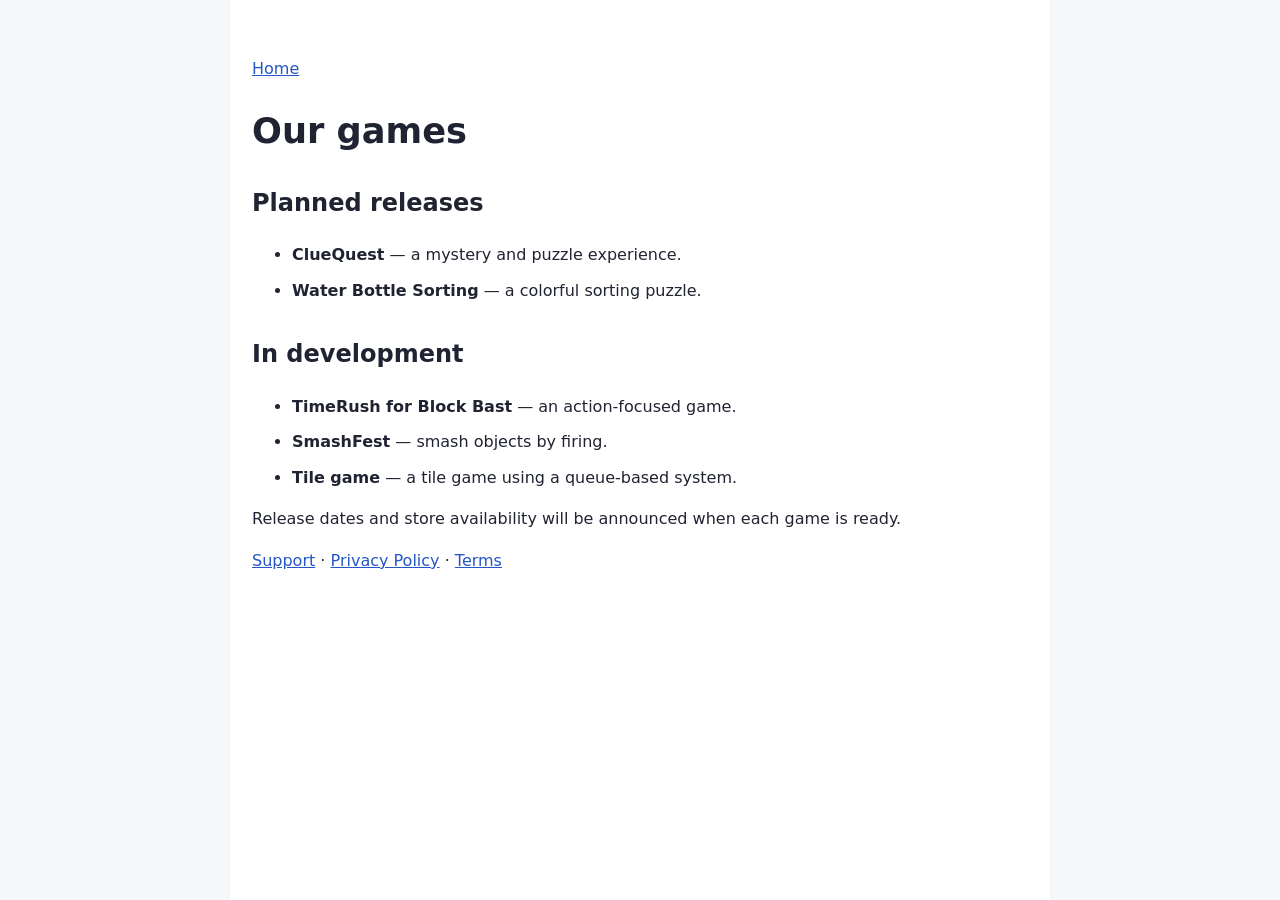
==== marketing.html @ 0f8d8dd6 "Add app publisher website and legal pages" ====
<!doctype html>
<html lang="en"><head><meta charset="utf-8"><meta name="viewport" content="width=device-width,initial-scale=1"><title>Games | Manar Benramdane</title><link rel="stylesheet" href="style.css"></head><body><main><a href="index.html">Home</a><h1>Our games</h1><h2>Planned releases</h2><ul><li><strong>ClueQuest</strong> — a mystery and puzzle experience.</li><li><strong>Water Bottle Sorting</strong> — a colorful sorting puzzle.</li></ul><h2>In development</h2><ul><li><strong>TimeRush for Block Bast</strong> — an action-focused game.</li><li><strong>SmashFest</strong> — smash objects by firing.</li><li><strong>Tile game</strong> — a tile game using a queue-based system.</li></ul><p>Release dates and store availability will be announced when each game is ready.</p><p><a href="support.html">Support</a> · <a href="privacy.html">Privacy Policy</a> · <a href="terms.html">Terms</a></p></main></body></html>
---- style.css ----
*{box-sizing:border-box}body{margin:0;background:#f6f7fb;color:#202432;font:16px/1.6 system-ui,-apple-system,Segoe UI,sans-serif}main{max-width:820px;margin:0 auto;padding:56px 22px 80px;background:#fff;min-height:100vh}h1{font-size:2.2rem;line-height:1.2;margin-top:28px}h2{margin-top:32px}a{color:#2457c5}nav{display:flex;flex-wrap:wrap;gap:14px;margin:30px 0}nav a{padding:10px 14px;border:1px solid #d7dce8;border-radius:8px;text-decoration:none}li{margin:10px 0}em{color:#626b7c}
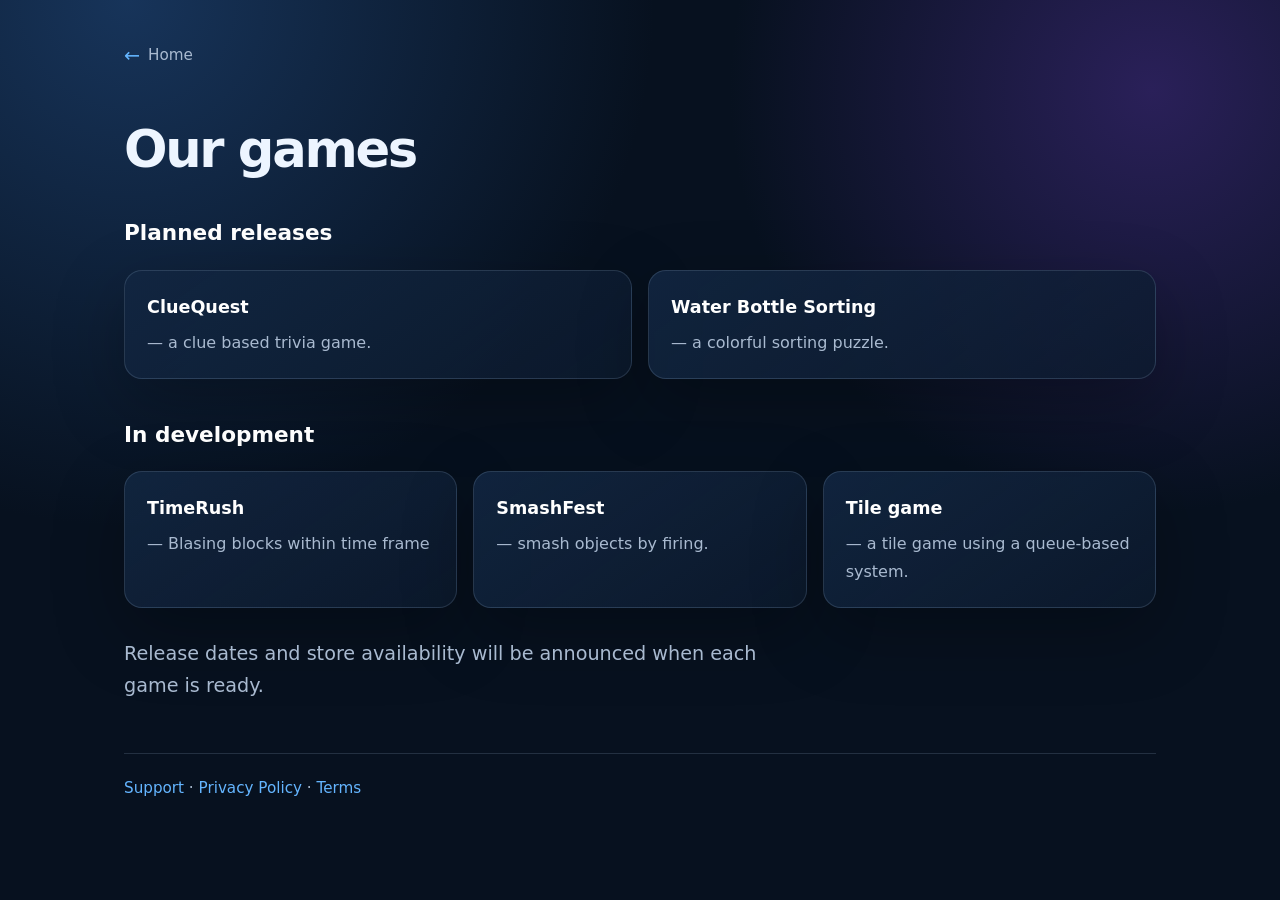
==== commit 203229c8: "Update marketing.html" ====
--- a/marketing.html
+++ b/marketing.html
@@ -1,2 +1,2 @@
 <!doctype html>
-<html lang="en"><head><meta charset="utf-8"><meta name="viewport" content="width=device-width,initial-scale=1"><title>Games | Manar Benramdane</title><link rel="stylesheet" href="style.css"></head><body><main><a href="index.html">Home</a><h1>Our games</h1><h2>Planned releases</h2><ul><li><strong>ClueQuest</strong> — a mystery and puzzle experience.</li><li><strong>Water Bottle Sorting</strong> — a colorful sorting puzzle.</li></ul><h2>In development</h2><ul><li><strong>TimeRush for Block Bast</strong> — an action-focused game.</li><li><strong>SmashFest</strong> — smash objects by firing.</li><li><strong>Tile game</strong> — a tile game using a queue-based system.</li></ul><p>Release dates and store availability will be announced when each game is ready.</p><p><a href="support.html">Support</a> · <a href="privacy.html">Privacy Policy</a> · <a href="terms.html">Terms</a></p></main></body></html>+<html lang="en"><head><meta charset="utf-8"><meta name="viewport" content="width=device-width,initial-scale=1"><title>Games | Manar Benramdane</title><link rel="stylesheet" href="style.css"></head><body><main><a href="index.html">Home</a><h1>Our games</h1><h2>Planned releases</h2><ul><li><strong>ClueQuest</strong> — a clue based trivia game.</li><li><strong>Water Bottle Sorting</strong> — a colorful sorting puzzle.</li></ul><h2>In development</h2><ul><li><strong>TimeRush</strong> — Blasing blocks within time frame</li><li><strong>SmashFest</strong> — smash objects by firing.</li><li><strong>Tile game</strong> — a tile game using a queue-based system.</li></ul><p>Release dates and store availability will be announced when each game is ready.</p><p><a href="support.html">Support</a> · <a href="privacy.html">Privacy Policy</a> · <a href="terms.html">Terms</a></p></main></body></html>
--- a/style.css
+++ b/style.css
@@ -1 +1 @@
-*{box-sizing:border-box}body{margin:0;background:#f6f7fb;color:#202432;font:16px/1.6 system-ui,-apple-system,Segoe UI,sans-serif}main{max-width:820px;margin:0 auto;padding:56px 22px 80px;background:#fff;min-height:100vh}h1{font-size:2.2rem;line-height:1.2;margin-top:28px}h2{margin-top:32px}a{color:#2457c5}nav{display:flex;flex-wrap:wrap;gap:14px;margin:30px 0}nav a{padding:10px 14px;border:1px solid #d7dce8;border-radius:8px;text-decoration:none}li{margin:10px 0}em{color:#626b7c}+:root{--bg:#07111f;--surface:#0d1b2f;--surface-2:#122641;--text:#edf5ff;--muted:#a9bad0;--line:rgba(180,210,240,.16);--primary:#64b5ff;--secondary:#9b8cff;--accent:#55e6c1;--shadow:0 24px 70px rgba(0,0,0,.28)}*{box-sizing:border-box}html{scroll-behavior:smooth}body{margin:0;background:radial-gradient(circle at 10% 0%,#17345a 0,transparent 36%),radial-gradient(circle at 90% 10%,#2a2059 0,transparent 30%),var(--bg);color:var(--text);font:16px/1.7 Inter,ui-sans-serif,system-ui,-apple-system,BlinkMacSystemFont,"Segoe UI",sans-serif}main{max-width:1080px;min-height:100vh;margin:0 auto;padding:28px 24px 80px}main>h1:first-child{font-size:clamp(2.5rem,7vw,5.5rem);line-height:1.02;letter-spacing:-.065em;max-width:780px;margin:96px 0 22px;background:linear-gradient(110deg,#fff 15%,var(--primary) 58%,var(--secondary));-webkit-background-clip:text;background-clip:text;color:transparent}main>p:first-of-type{max-width:650px;color:var(--muted);font-size:1.2rem}h1{font-size:clamp(2rem,4vw,3.5rem);line-height:1.1;letter-spacing:-.045em;margin:48px 0 18px}h2{font-size:1.35rem;margin:38px 0 12px;color:#fff}p,li{color:var(--muted)}a{color:var(--primary);text-decoration:none;transition:color .2s ease,transform .2s ease}a:hover{color:#fff}nav{display:flex;flex-wrap:wrap;gap:12px;margin:36px 0}nav a{display:inline-flex;align-items:center;padding:12px 18px;border:1px solid var(--line);border-radius:999px;background:rgba(13,27,47,.72);box-shadow:0 8px 28px rgba(0,0,0,.14);color:#eaf4ff;font-weight:650;transition:all .2s ease}nav a:first-child{background:linear-gradient(135deg,var(--primary),var(--secondary));border-color:transparent;color:#06101d}nav a:hover{transform:translateY(-2px);border-color:rgba(100,181,255,.6)}ul{padding:0;list-style:none;display:grid;grid-template-columns:repeat(auto-fit,minmax(230px,1fr));gap:16px;margin:18px 0 30px}li{padding:22px;border:1px solid var(--line);border-radius:18px;background:linear-gradient(145deg,rgba(18,38,65,.9),rgba(13,27,47,.75));box-shadow:var(--shadow)}li strong{display:block;color:#fff;font-size:1.1rem;margin-bottom:6px}main>p:last-child{margin-top:50px;padding-top:22px;border-top:1px solid var(--line);font-size:.95rem}main>a:first-child{display:inline-flex;align-items:center;gap:8px;margin-top:12px;color:var(--muted);font-size:.95rem}main>a:first-child:before{content:"←";color:var(--primary);font-size:1.2rem}em{color:var(--accent);font-style:normal;font-size:.9rem}body:has(h1:nth-of-type(1)){}@media(max-width:600px){main{padding:20px 18px 56px}main>h1:first-child{margin-top:70px;font-size:3.25rem}nav{gap:9px}nav a{padding:10px 14px;font-size:.92rem}ul{grid-template-columns:1fr}h2{margin-top:30px}}
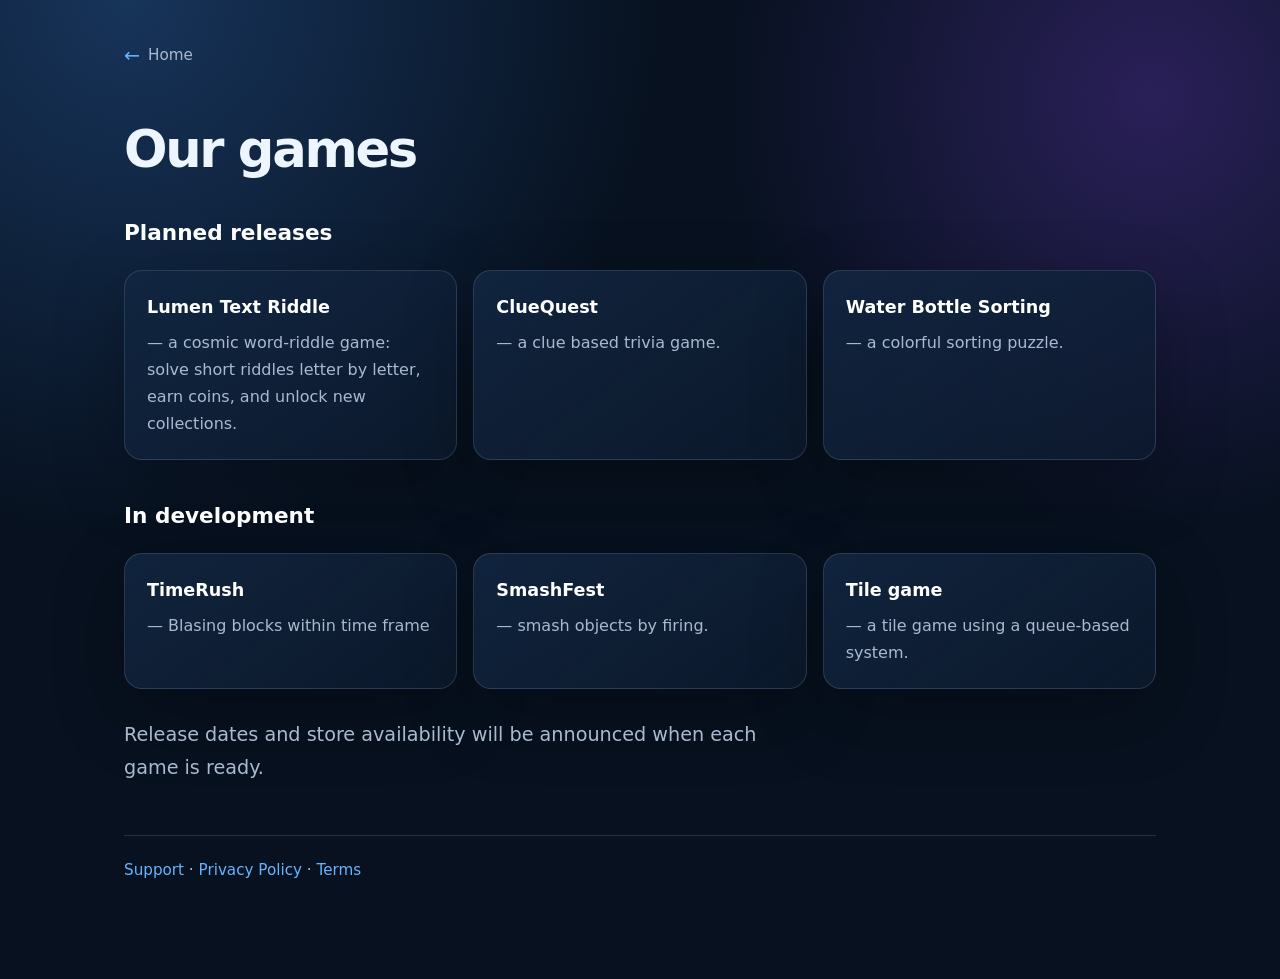
==== commit af10f91c: "Add Lumen Text Riddle to privacy policy, terms, games list and support" ====
--- a/marketing.html
+++ b/marketing.html
@@ -1,2 +1,2 @@
 <!doctype html>
-<html lang="en"><head><meta charset="utf-8"><meta name="viewport" content="width=device-width,initial-scale=1"><title>Games | Manar Benramdane</title><link rel="stylesheet" href="style.css"></head><body><main><a href="index.html">Home</a><h1>Our games</h1><h2>Planned releases</h2><ul><li><strong>ClueQuest</strong> — a clue based trivia game.</li><li><strong>Water Bottle Sorting</strong> — a colorful sorting puzzle.</li></ul><h2>In development</h2><ul><li><strong>TimeRush</strong> — Blasing blocks within time frame</li><li><strong>SmashFest</strong> — smash objects by firing.</li><li><strong>Tile game</strong> — a tile game using a queue-based system.</li></ul><p>Release dates and store availability will be announced when each game is ready.</p><p><a href="support.html">Support</a> · <a href="privacy.html">Privacy Policy</a> · <a href="terms.html">Terms</a></p></main></body></html>
+<html lang="en"><head><meta charset="utf-8"><meta name="viewport" content="width=device-width,initial-scale=1"><title>Games | Manar Benramdane</title><link rel="stylesheet" href="style.css"></head><body><main><a href="index.html">Home</a><h1>Our games</h1><h2>Planned releases</h2><ul><li><strong>Lumen Text Riddle</strong> — a cosmic word-riddle game: solve short riddles letter by letter, earn coins, and unlock new collections.</li><li><strong>ClueQuest</strong> — a clue based trivia game.</li><li><strong>Water Bottle Sorting</strong> — a colorful sorting puzzle.</li></ul><h2>In development</h2><ul><li><strong>TimeRush</strong> — Blasing blocks within time frame</li><li><strong>SmashFest</strong> — smash objects by firing.</li><li><strong>Tile game</strong> — a tile game using a queue-based system.</li></ul><p>Release dates and store availability will be announced when each game is ready.</p><p><a href="support.html">Support</a> · <a href="privacy.html">Privacy Policy</a> · <a href="terms.html">Terms</a></p></main></body></html>
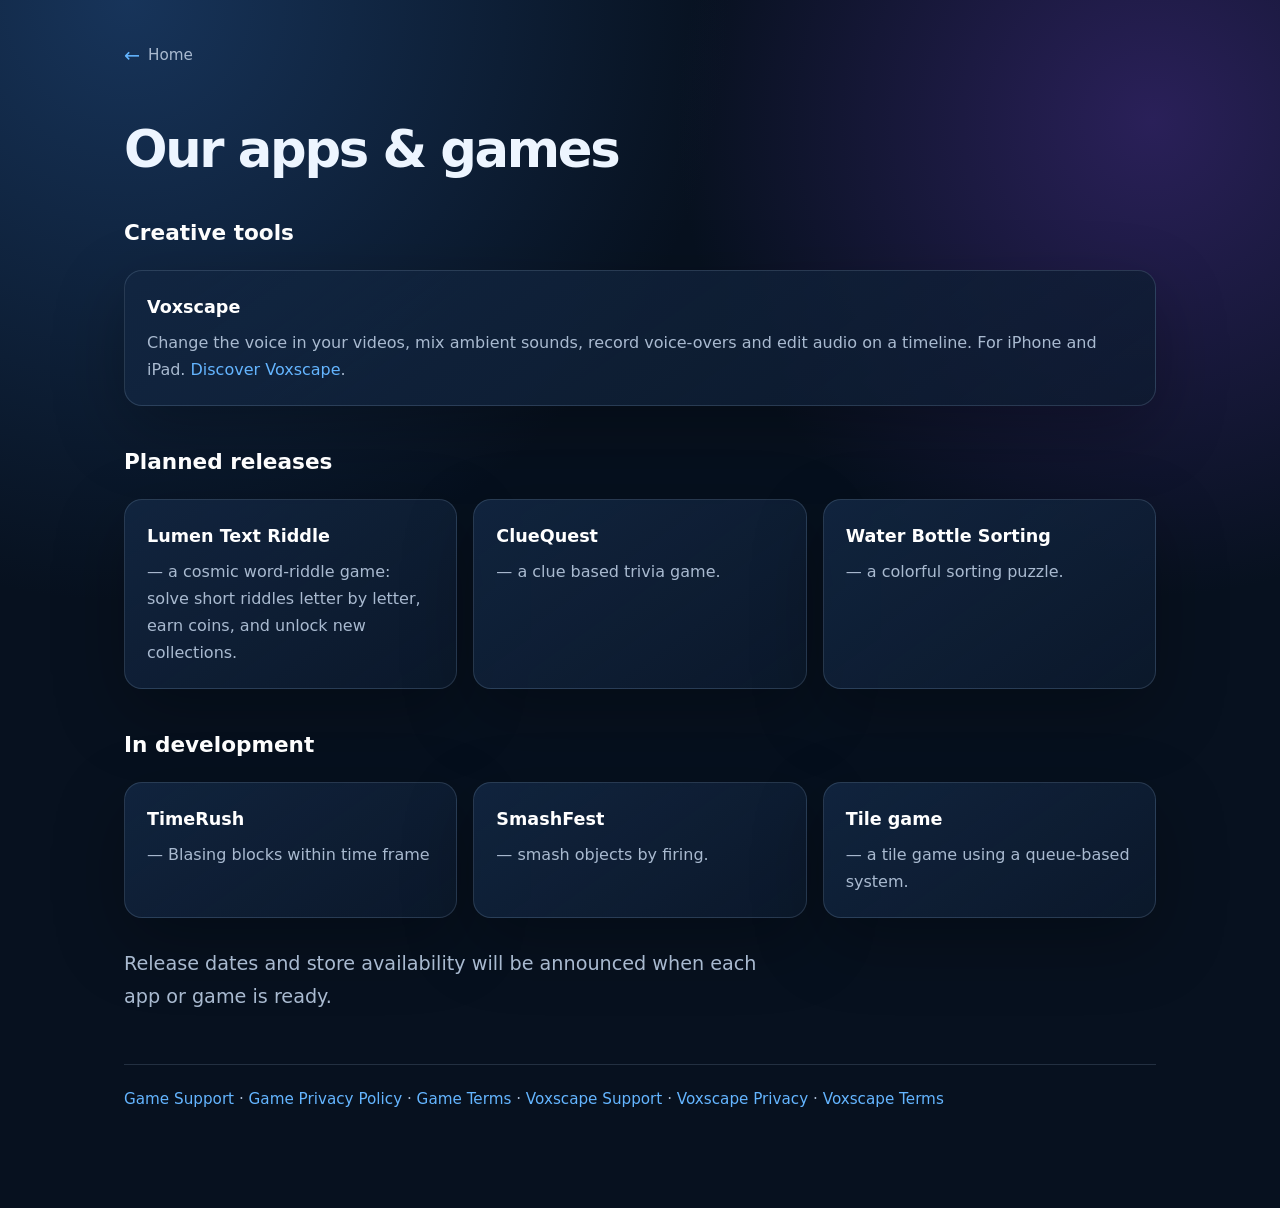
==== commit 14de9cd8: "Add Voxscape product and app-specific support and legal pages" ====
--- a/marketing.html
+++ b/marketing.html
@@ -1,2 +1,2 @@
 <!doctype html>
-<html lang="en"><head><meta charset="utf-8"><meta name="viewport" content="width=device-width,initial-scale=1"><title>Games | Manar Benramdane</title><link rel="stylesheet" href="style.css"></head><body><main><a href="index.html">Home</a><h1>Our games</h1><h2>Planned releases</h2><ul><li><strong>Lumen Text Riddle</strong> — a cosmic word-riddle game: solve short riddles letter by letter, earn coins, and unlock new collections.</li><li><strong>ClueQuest</strong> — a clue based trivia game.</li><li><strong>Water Bottle Sorting</strong> — a colorful sorting puzzle.</li></ul><h2>In development</h2><ul><li><strong>TimeRush</strong> — Blasing blocks within time frame</li><li><strong>SmashFest</strong> — smash objects by firing.</li><li><strong>Tile game</strong> — a tile game using a queue-based system.</li></ul><p>Release dates and store availability will be announced when each game is ready.</p><p><a href="support.html">Support</a> · <a href="privacy.html">Privacy Policy</a> · <a href="terms.html">Terms</a></p></main></body></html>
+<html lang="en"><head><meta charset="utf-8"><meta name="viewport" content="width=device-width,initial-scale=1"><title>Apps &amp; Games | Manar Benramdane</title><link rel="stylesheet" href="style.css"></head><body><main><a href="index.html">Home</a><h1>Our apps &amp; games</h1><h2>Creative tools</h2><ul><li><strong>Voxscape</strong>Change the voice in your videos, mix ambient sounds, record voice-overs and edit audio on a timeline. For iPhone and iPad. <a href="voxscape.html">Discover Voxscape</a>.</li></ul><h2>Planned releases</h2><ul><li><strong>Lumen Text Riddle</strong> — a cosmic word-riddle game: solve short riddles letter by letter, earn coins, and unlock new collections.</li><li><strong>ClueQuest</strong> — a clue based trivia game.</li><li><strong>Water Bottle Sorting</strong> — a colorful sorting puzzle.</li></ul><h2>In development</h2><ul><li><strong>TimeRush</strong> — Blasing blocks within time frame</li><li><strong>SmashFest</strong> — smash objects by firing.</li><li><strong>Tile game</strong> — a tile game using a queue-based system.</li></ul><p>Release dates and store availability will be announced when each app or game is ready.</p><p><a href="support.html">Game Support</a> · <a href="privacy.html">Game Privacy Policy</a> · <a href="terms.html">Game Terms</a> · <a href="voxscape-support.html">Voxscape Support</a> · <a href="voxscape-privacy.html">Voxscape Privacy</a> · <a href="voxscape-terms.html">Voxscape Terms</a></p></main></body></html>
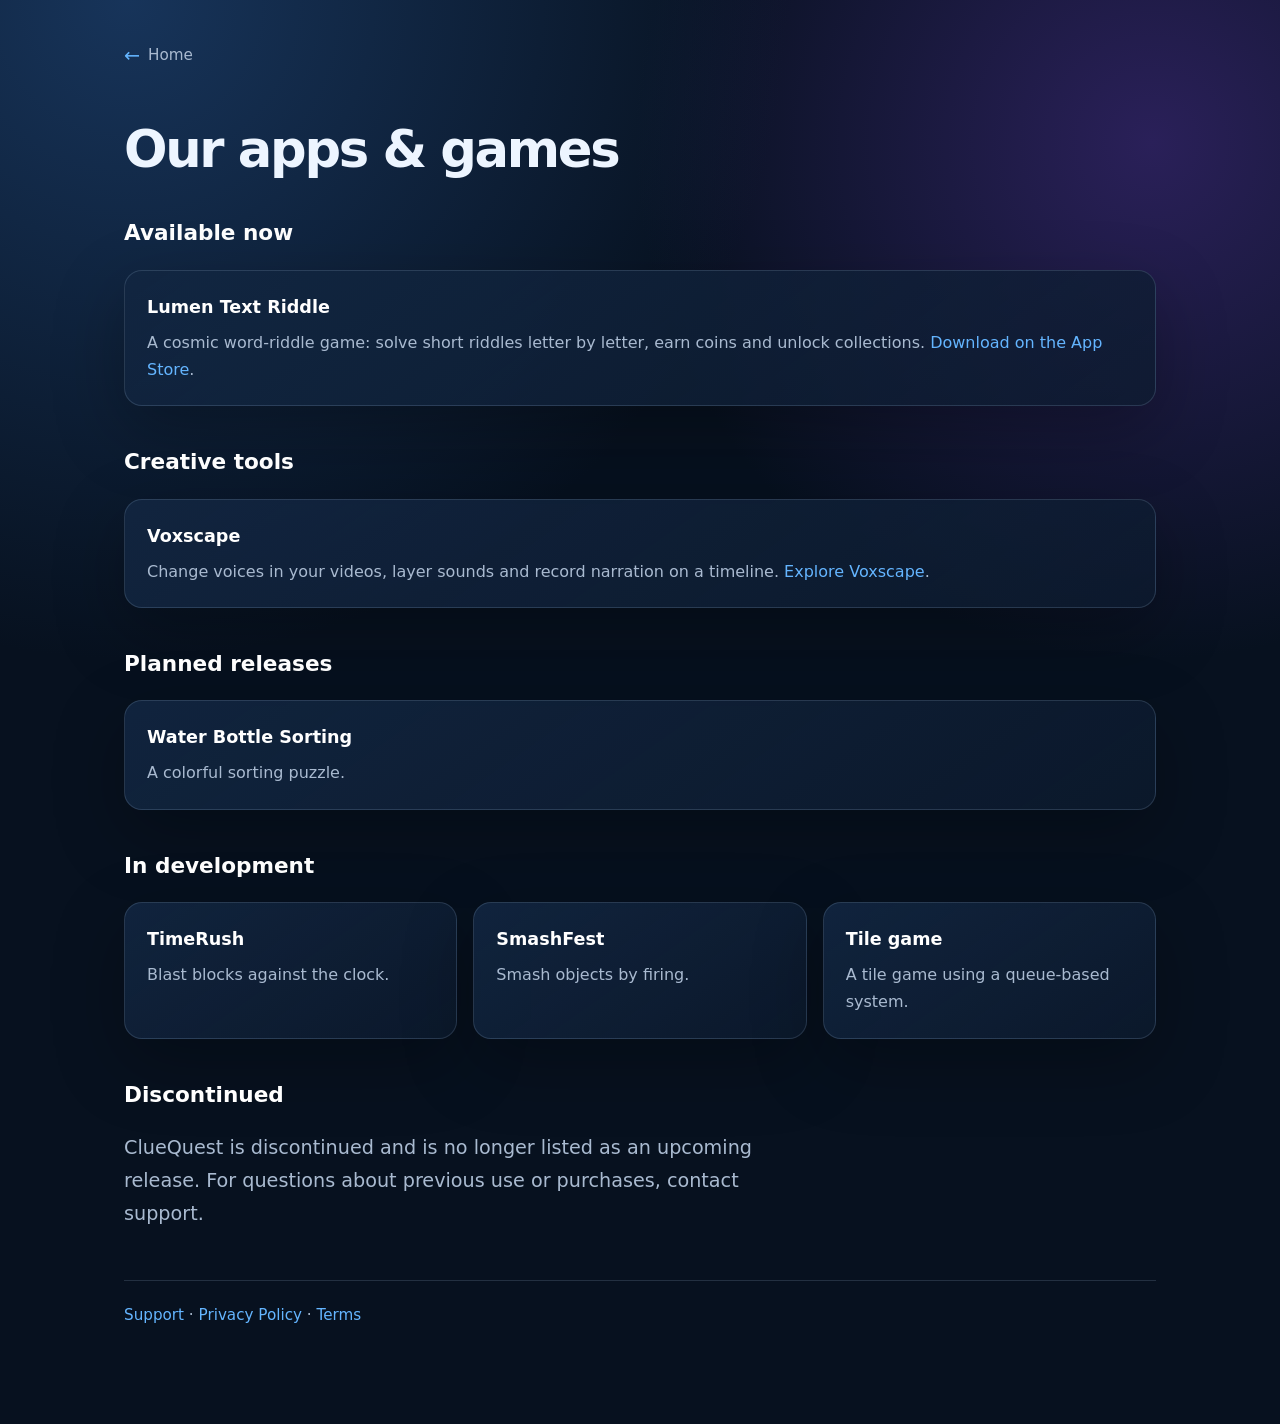
==== commit 0bef2c9e: "Unify legal pages and update Lumen and ClueQuest release status" ====
--- a/marketing.html
+++ b/marketing.html
@@ -1,2 +1 @@
-<!doctype html>
-<html lang="en"><head><meta charset="utf-8"><meta name="viewport" content="width=device-width,initial-scale=1"><title>Apps &amp; Games | Manar Benramdane</title><link rel="stylesheet" href="style.css"></head><body><main><a href="index.html">Home</a><h1>Our apps &amp; games</h1><h2>Creative tools</h2><ul><li><strong>Voxscape</strong>Change the voice in your videos, mix ambient sounds, record voice-overs and edit audio on a timeline. For iPhone and iPad. <a href="voxscape.html">Discover Voxscape</a>.</li></ul><h2>Planned releases</h2><ul><li><strong>Lumen Text Riddle</strong> — a cosmic word-riddle game: solve short riddles letter by letter, earn coins, and unlock new collections.</li><li><strong>ClueQuest</strong> — a clue based trivia game.</li><li><strong>Water Bottle Sorting</strong> — a colorful sorting puzzle.</li></ul><h2>In development</h2><ul><li><strong>TimeRush</strong> — Blasing blocks within time frame</li><li><strong>SmashFest</strong> — smash objects by firing.</li><li><strong>Tile game</strong> — a tile game using a queue-based system.</li></ul><p>Release dates and store availability will be announced when each app or game is ready.</p><p><a href="support.html">Game Support</a> · <a href="privacy.html">Game Privacy Policy</a> · <a href="terms.html">Game Terms</a> · <a href="voxscape-support.html">Voxscape Support</a> · <a href="voxscape-privacy.html">Voxscape Privacy</a> · <a href="voxscape-terms.html">Voxscape Terms</a></p></main></body></html>
+<!doctype html><html lang="en"><head><meta charset="utf-8"><meta name="viewport" content="width=device-width,initial-scale=1"><title>Apps &amp; Games | Manar Benramdane</title><link rel="stylesheet" href="style.css"></head><body><main><a href="index.html">Home</a><h1>Our apps &amp; games</h1><h2>Available now</h2><ul><li><strong>Lumen Text Riddle</strong>A cosmic word-riddle game: solve short riddles letter by letter, earn coins and unlock collections. <a href="https://apps.apple.com/app/id6825060438">Download on the App Store</a>.</li></ul><h2>Creative tools</h2><ul><li><strong>Voxscape</strong>Change voices in your videos, layer sounds and record narration on a timeline. <a href="voxscape.html">Explore Voxscape</a>.</li></ul><h2>Planned releases</h2><ul><li><strong>Water Bottle Sorting</strong>A colorful sorting puzzle.</li></ul><h2>In development</h2><ul><li><strong>TimeRush</strong>Blast blocks against the clock.</li><li><strong>SmashFest</strong>Smash objects by firing.</li><li><strong>Tile game</strong>A tile game using a queue-based system.</li></ul><h2>Discontinued</h2><p>ClueQuest is discontinued and is no longer listed as an upcoming release. For questions about previous use or purchases, contact support.</p><p><a href="support.html">Support</a> · <a href="privacy.html">Privacy Policy</a> · <a href="terms.html">Terms</a></p></main></body></html>
